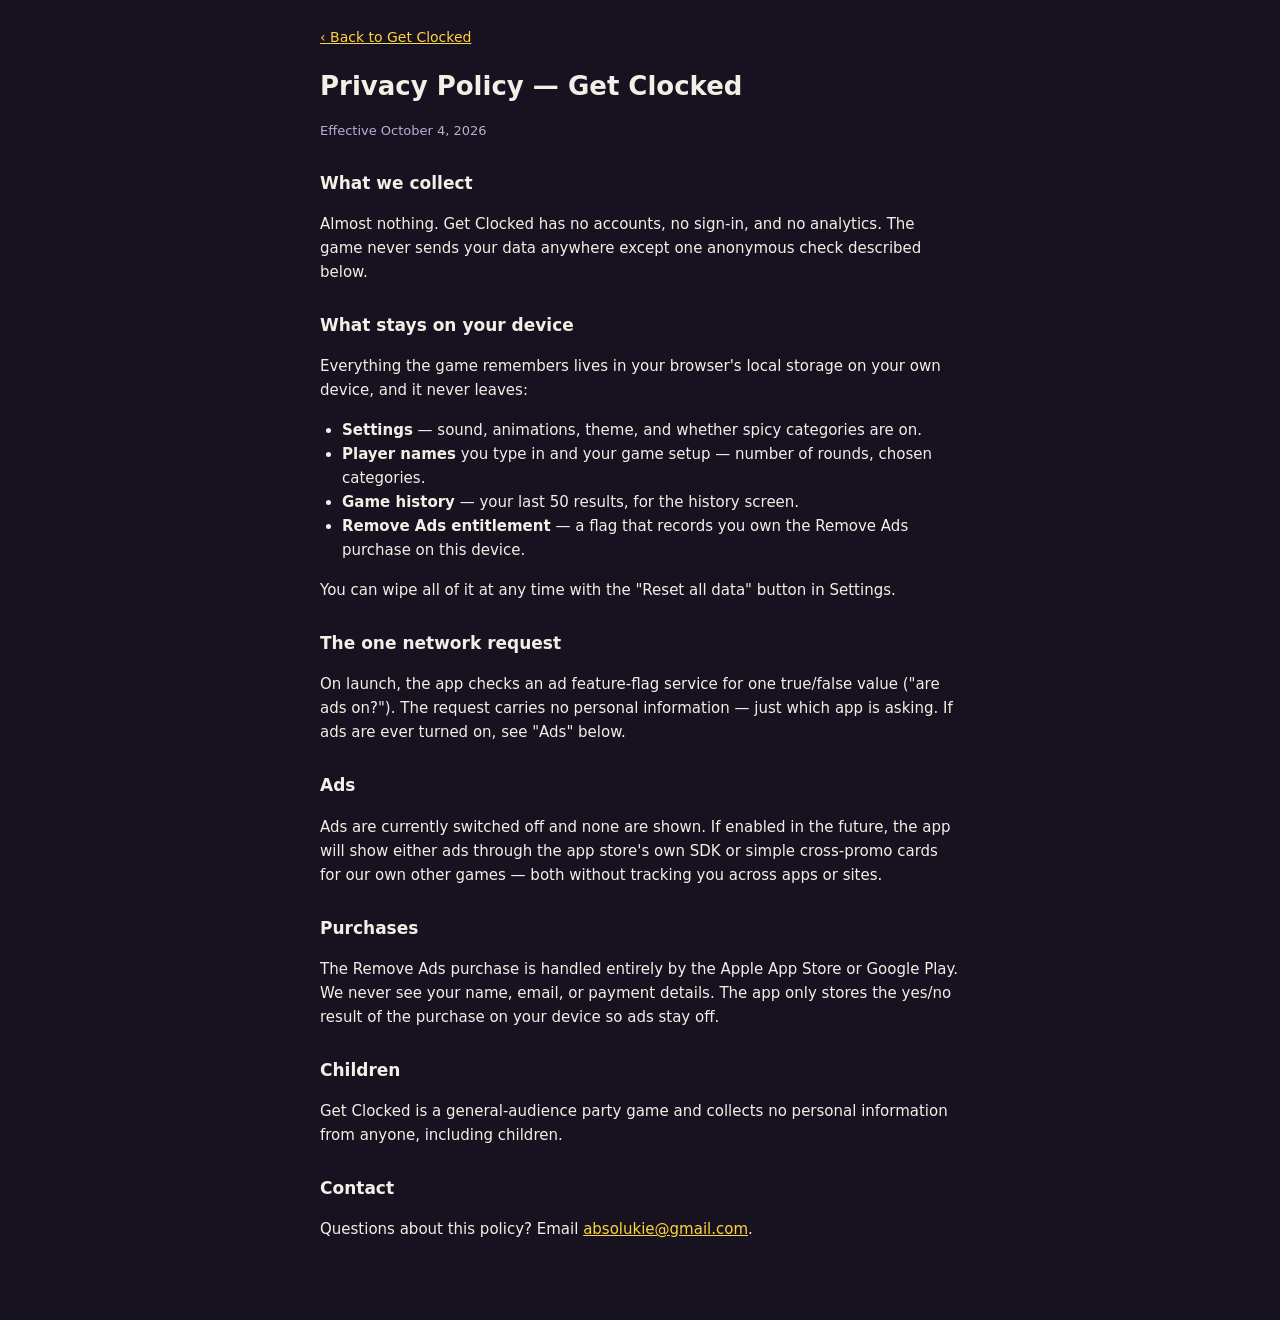
==== privacy.html @ b7e7788e "Add privacy policy + Settings link" ====
<!DOCTYPE html>
<html lang="en" data-theme="dark">
<head>
<meta charset="utf-8">
<meta name="viewport" content="width=device-width, initial-scale=1, viewport-fit=cover">
<title>Privacy Policy — GET CLOCKED</title>
<meta name="theme-color" content="#16121f">
<style>
:root{--bg:#16121f;--fg:#f4efe6;--mut:#b9aed0;--line:rgba(255,255,255,.12)}
*{box-sizing:border-box}
body{margin:0;background:var(--bg);color:var(--fg);font-family:system-ui,-apple-system,"Segoe UI",Roboto,sans-serif;line-height:1.6;padding:24px 18px 64px}
main{max-width:640px;margin:0 auto}
h1{font-size:26px;margin:0 0 4px}
h2{font-size:17px;margin:28px 0 6px}
p,li{font-size:15px;color:var(--fg)}
p.mut{color:var(--mut);font-size:13px}
ul{padding-left:22px}
a{color:#ffd23f;touch-action:manipulation}
.back{display:inline-block;margin-bottom:18px;font-size:14px}
</style>
</head>
<body>
<main>
<a class="back" href="index.html">‹ Back to Get Clocked</a>
<h1>Privacy Policy — Get Clocked</h1>
<p class="mut">Effective October 4, 2026</p>

<h2>What we collect</h2>
<p>Almost nothing. Get Clocked has no accounts, no sign-in, and no analytics. The game never sends your data anywhere except one anonymous check described below.</p>

<h2>What stays on your device</h2>
<p>Everything the game remembers lives in your browser's local storage on your own device, and it never leaves:</p>
<ul>
<li><b>Settings</b> — sound, animations, theme, and whether spicy categories are on.</li>
<li><b>Player names</b> you type in and your game setup — number of rounds, chosen categories.</li>
<li><b>Game history</b> — your last 50 results, for the history screen.</li>
<li><b>Remove Ads entitlement</b> — a flag that records you own the Remove Ads purchase on this device.</li>
</ul>
<p>You can wipe all of it at any time with the "Reset all data" button in Settings.</p>

<h2>The one network request</h2>
<p>On launch, the app checks an ad feature-flag service for one true/false value ("are ads on?"). The request carries no personal information — just which app is asking. If ads are ever turned on, see "Ads" below.</p>

<h2>Ads</h2>
<p>Ads are currently switched off and none are shown. If enabled in the future, the app will show either ads through the app store's own SDK or simple cross-promo cards for our own other games — both without tracking you across apps or sites.</p>

<h2>Purchases</h2>
<p>The Remove Ads purchase is handled entirely by the Apple App Store or Google Play. We never see your name, email, or payment details. The app only stores the yes/no result of the purchase on your device so ads stay off.</p>

<h2>Children</h2>
<p>Get Clocked is a general-audience party game and collects no personal information from anyone, including children.</p>

<h2>Contact</h2>
<p>Questions about this policy? Email <a href="mailto:absolukie@gmail.com">absolukie@gmail.com</a>.</p>
</main>
</body>
</html>
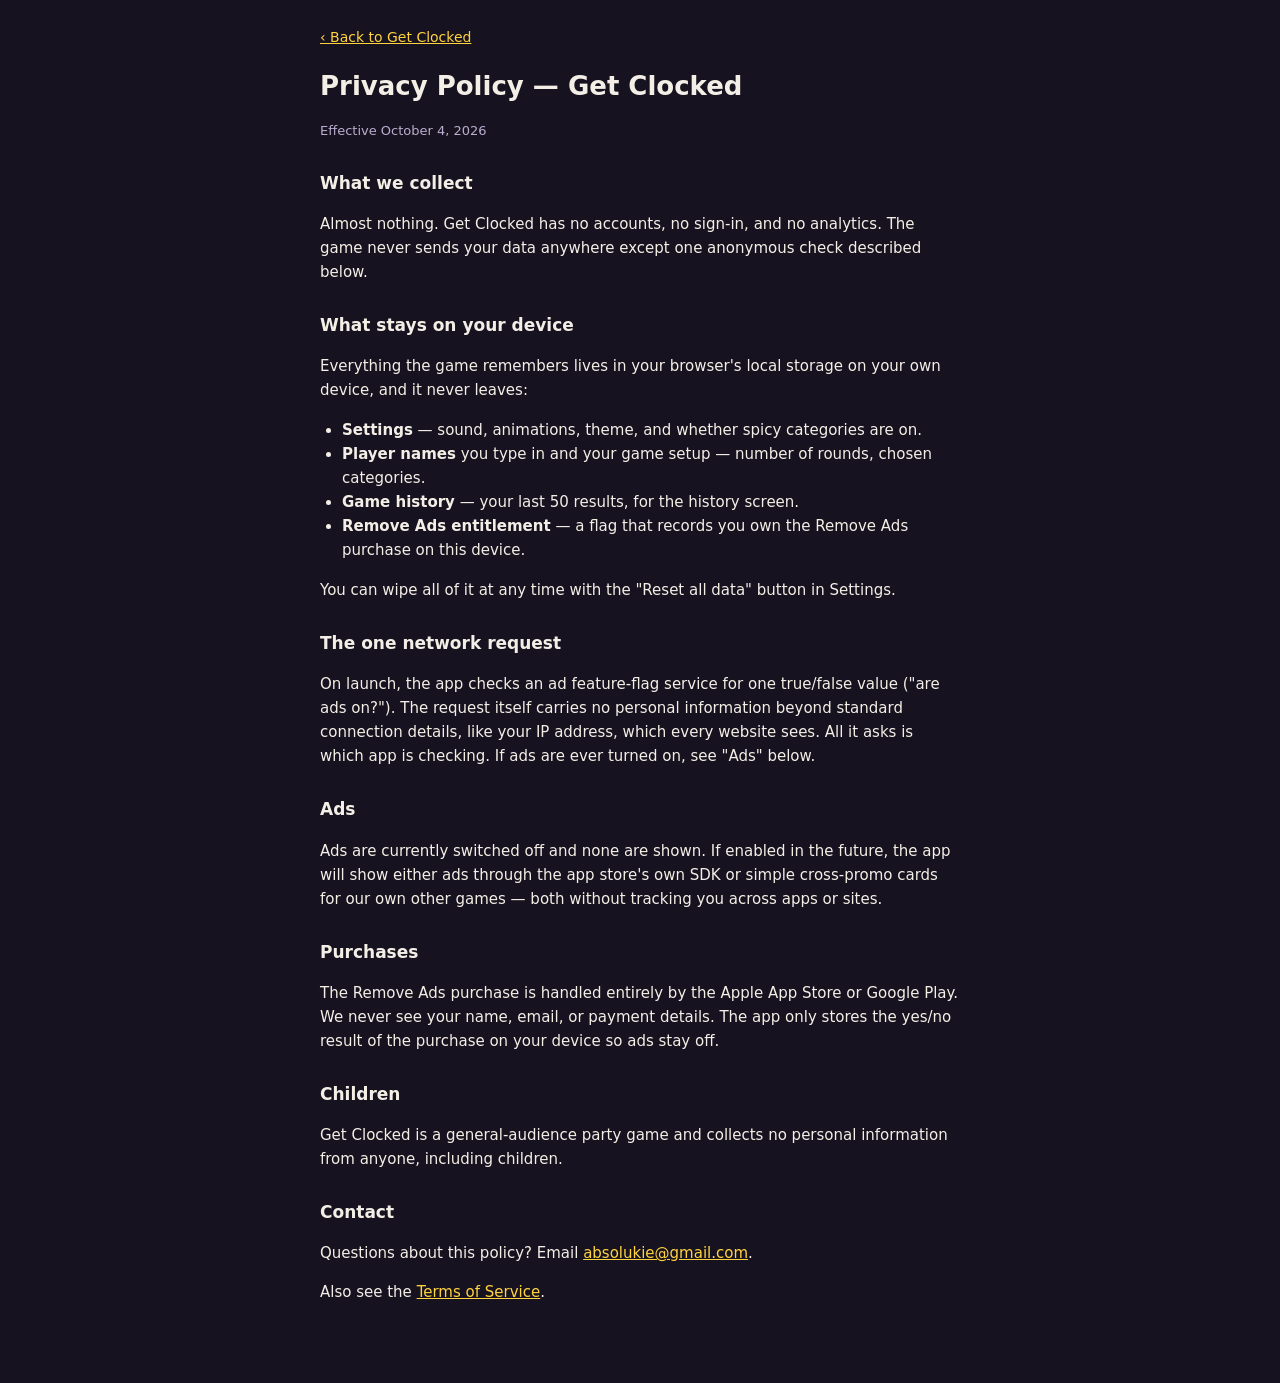
==== commit f23455a6: "Legal audit fixes: add Terms of Service, link from settings + privacy, listing consistency" ====
--- a/privacy.html
+++ b/privacy.html
@@ -39,7 +39,7 @@
 <p>You can wipe all of it at any time with the "Reset all data" button in Settings.</p>
 
 <h2>The one network request</h2>
-<p>On launch, the app checks an ad feature-flag service for one true/false value ("are ads on?"). The request carries no personal information — just which app is asking. If ads are ever turned on, see "Ads" below.</p>
+<p>On launch, the app checks an ad feature-flag service for one true/false value ("are ads on?"). The request itself carries no personal information beyond standard connection details, like your IP address, which every website sees. All it asks is which app is checking. If ads are ever turned on, see "Ads" below.</p>
 
 <h2>Ads</h2>
 <p>Ads are currently switched off and none are shown. If enabled in the future, the app will show either ads through the app store's own SDK or simple cross-promo cards for our own other games — both without tracking you across apps or sites.</p>
@@ -52,6 +52,7 @@
 
 <h2>Contact</h2>
 <p>Questions about this policy? Email <a href="mailto:absolukie@gmail.com">absolukie@gmail.com</a>.</p>
+<p>Also see the <a href="terms.html">Terms of Service</a>.</p>
 </main>
 </body>
 </html>
